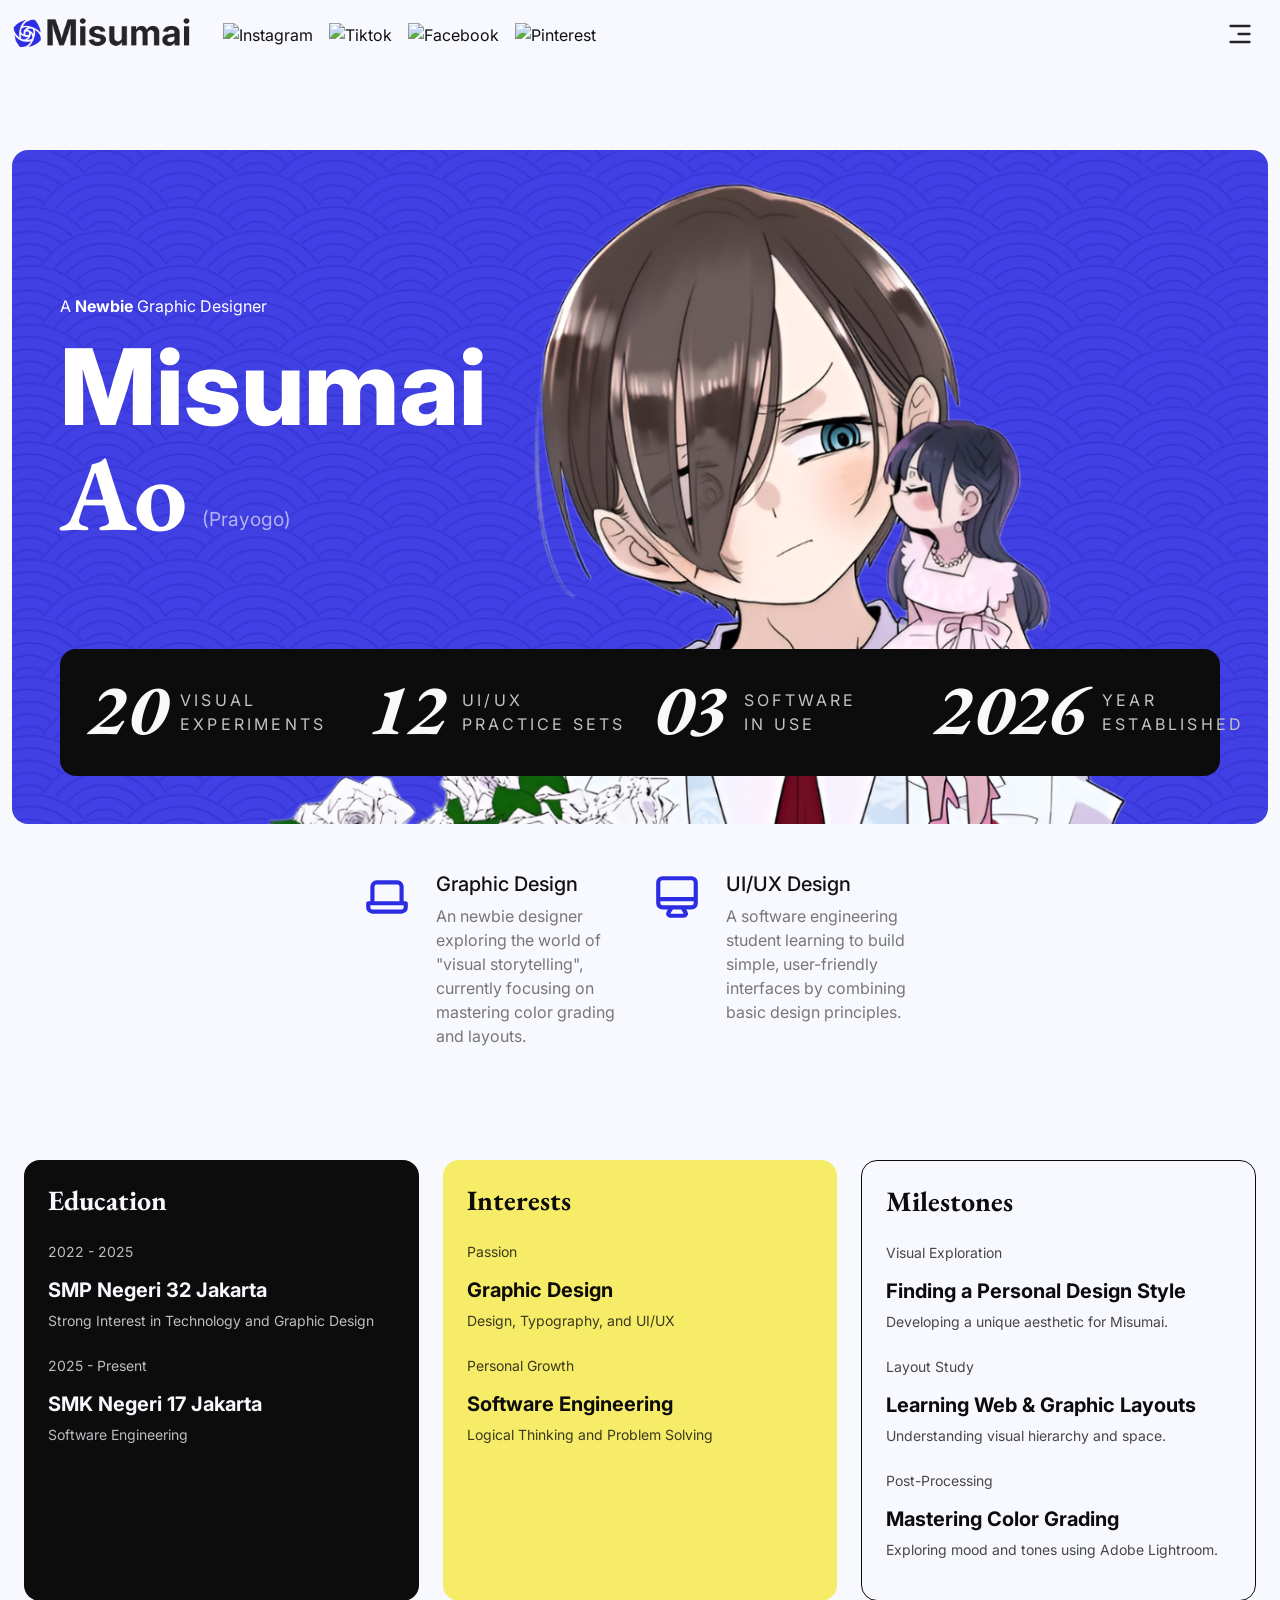
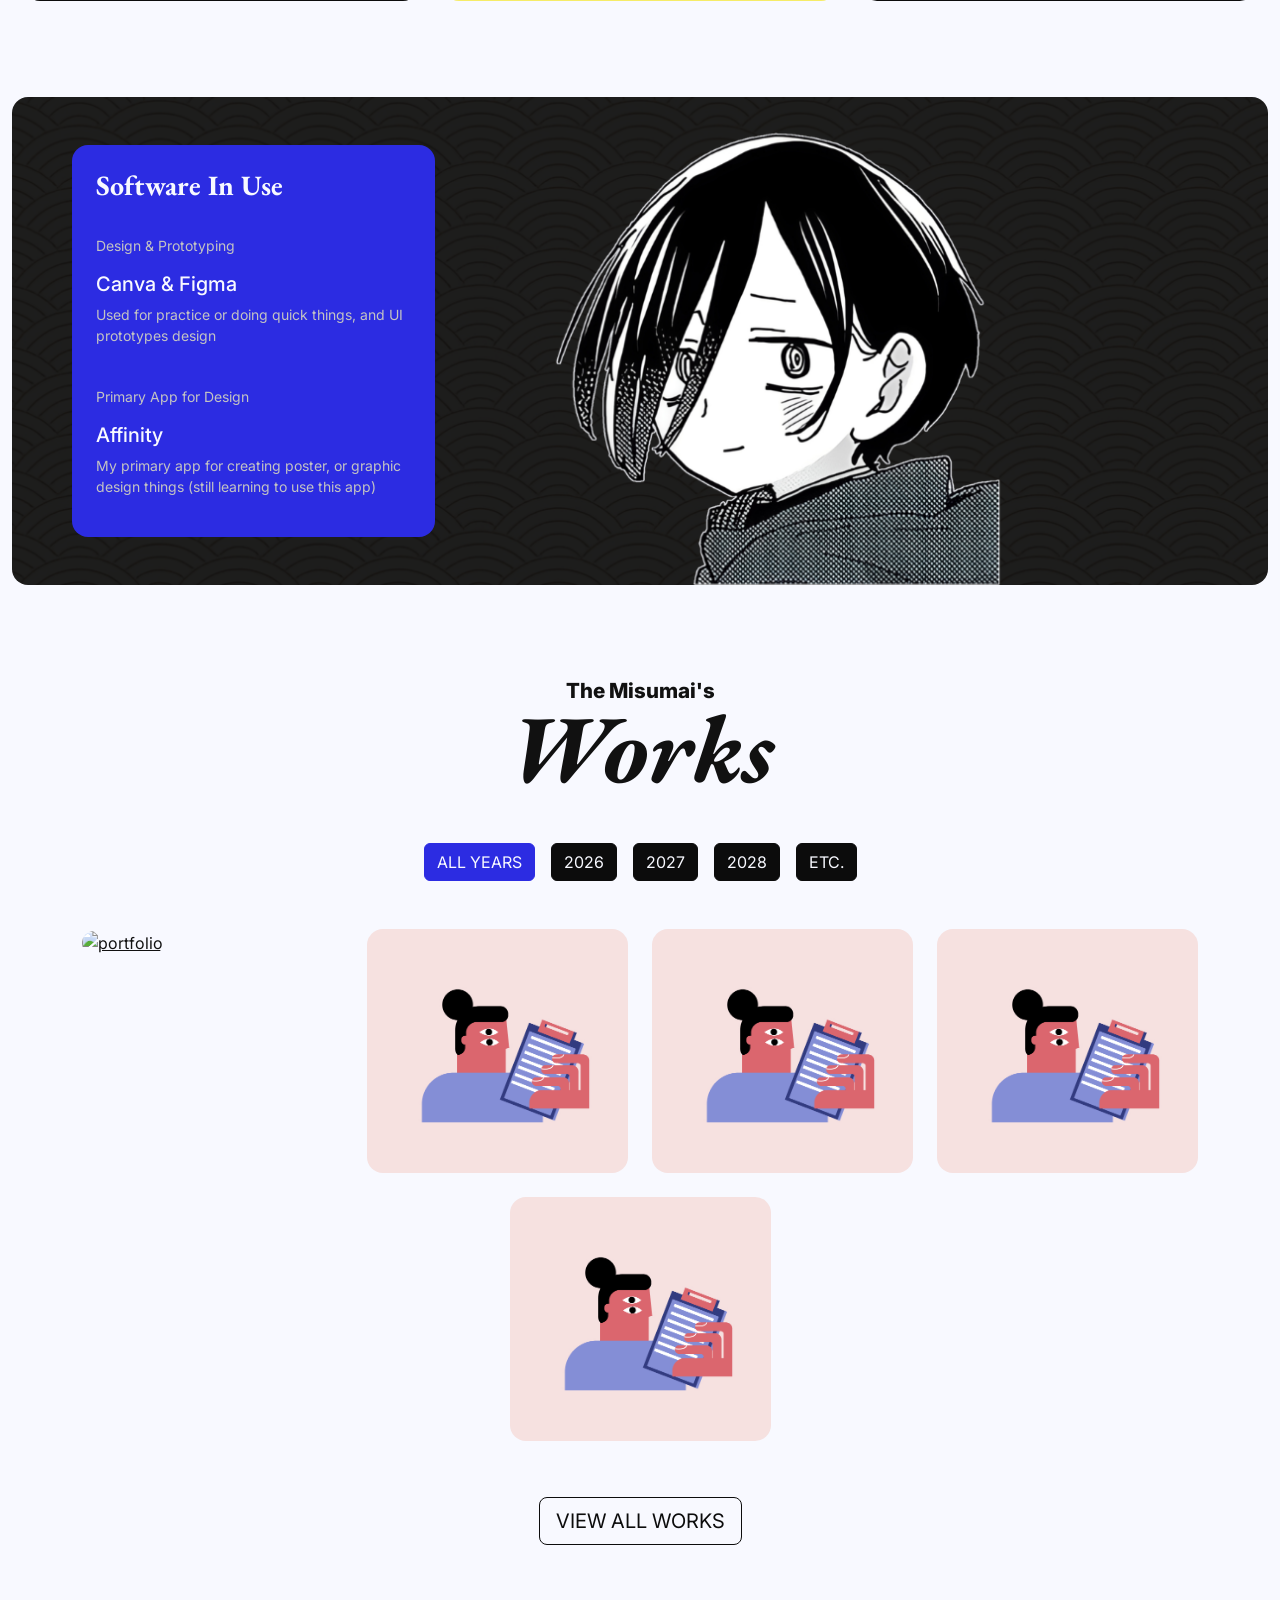
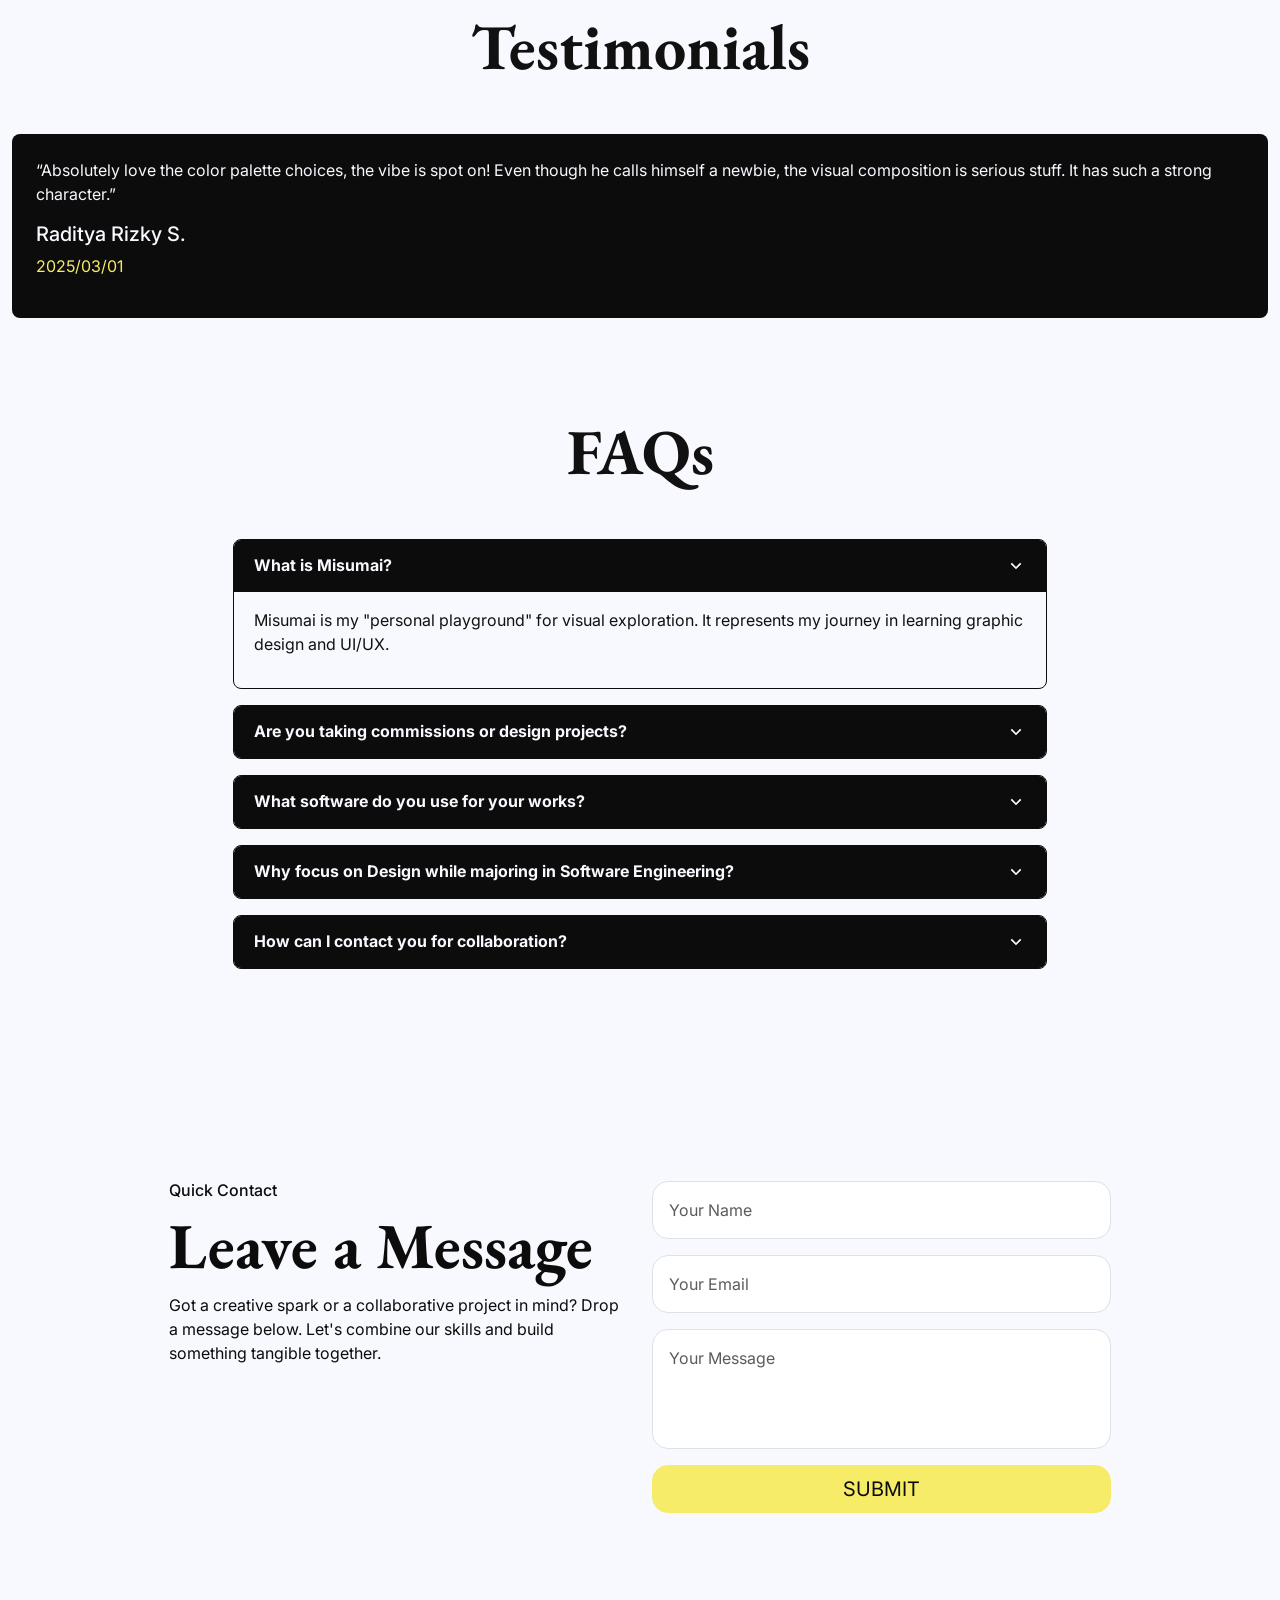
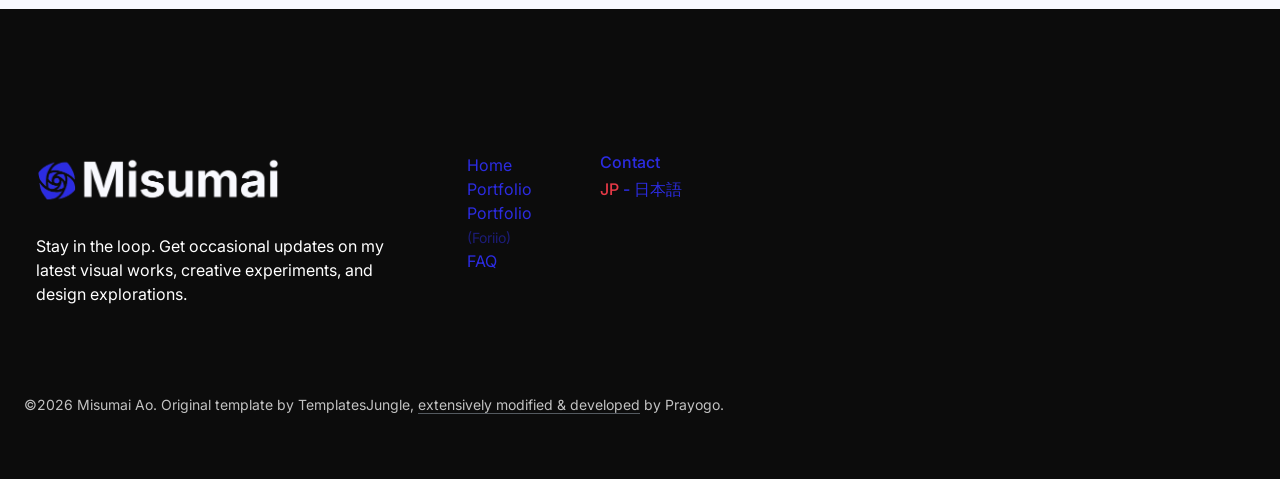
==== index.html @ bccc2ba9 "Add files via upload" ====
<!doctype html>
<html lang="en">

<head>
  <title>𝗠𝗶𝘀𝘂𝗺𝗮𝗶 𝐀𝐨</title>
  <link rel="icon" type="image/png" href="images/misumai.png">
  <!-- Required meta tags -->
  <meta charset="utf-8" />
  <meta name="viewport" content="width=device-width, initial-scale=1, shrink-to-fit=no" />

  <!-- fonts -->
  <!-- fonts -->
  <link rel="preconnect" href="https://fonts.googleapis.com">
  <link rel="preconnect" href="https://fonts.gstatic.com" crossorigin>
  <link
    href="https://fonts.googleapis.com/css2?family=EB+Garamond:ital,wght@0,400..800;1,400..800&family=Inter:wght@100..900&display=swap"
    rel="stylesheet">

  <!-- Bootstrap CSS v5.2.1 -->
  <link href="https://cdn.jsdelivr.net/npm/bootstrap@5.3.2/dist/css/bootstrap.min.css" rel="stylesheet"
    integrity="sha384-T3c6CoIi6uLrA9TneNEoa7RxnatzjcDSCmG1MXxSR1GAsXEV/Dwwykc2MPK8M2HN" crossorigin="anonymous" />

  <!--cdncss link-->
  <link rel="stylesheet" href="https://cdn.jsdelivr.net/npm/swiper@9/swiper-bundle.min.css" />

  <link rel="stylesheet" href="css/lightbox.min.css">

  <!--style sheet-->
  <link rel="stylesheet" href="css/style.css">


</head>

<body>
  <!--svg icons-->
  <svg>
    <symbol id="monitor" viewBox="0 0 24 24">
      <path fill="#2c2ce2"
        d="M19 2H5a3 3 0 0 0-3 3v10a3 3 0 0 0 3 3h2.64l-.58 1a2 2 0 0 0 0 2a2 2 0 0 0 1.75 1h6.46A2 2 0 0 0 17 21a2 2 0 0 0 0-2l-.59-1H19a3 3 0 0 0 3-3V5a3 3 0 0 0-3-3M8.77 20L10 18h4l1.2 2ZM20 15a1 1 0 0 1-1 1H5a1 1 0 0 1-1-1v-1h16Zm0-3H4V5a1 1 0 0 1 1-1h14a1 1 0 0 1 1 1Z" />
    </symbol>
    <symbol id="notes" viewBox="0 0 24 24">
      <path fill="#4ba1a7"
        d="M16 14H8a1 1 0 0 0 0 2h8a1 1 0 0 0 0-2m0-4h-6a1 1 0 0 0 0 2h6a1 1 0 0 0 0-2m4-6h-3V3a1 1 0 0 0-2 0v1h-2V3a1 1 0 0 0-2 0v1H9V3a1 1 0 0 0-2 0v1H4a1 1 0 0 0-1 1v14a3 3 0 0 0 3 3h12a3 3 0 0 0 3-3V5a1 1 0 0 0-1-1m-1 15a1 1 0 0 1-1 1H6a1 1 0 0 1-1-1V6h2v1a1 1 0 0 0 2 0V6h2v1a1 1 0 0 0 2 0V6h2v1a1 1 0 0 0 2 0V6h2Z" />
    </symbol>
    <symbol id="laptop" viewBox="0 0 24 24">
      <path fill="#2c2ce2"
        d="M21 14h-1V7a3 3 0 0 0-3-3H7a3 3 0 0 0-3 3v7H3a1 1 0 0 0-1 1v2a3 3 0 0 0 3 3h14a3 3 0 0 0 3-3v-2a1 1 0 0 0-1-1M6 7a1 1 0 0 1 1-1h10a1 1 0 0 1 1 1v7H6Zm14 10a1 1 0 0 1-1 1H5a1 1 0 0 1-1-1v-1h16Z" />
    </symbol>
    <symbol id="menu" viewBox="0 0 24 24">
      <path fill="#252429"
        d="M4 6a1 1 0 0 1 1-1h14a1 1 0 1 1 0 2H5a1 1 0 0 1-1-1m0 12a1 1 0 0 1 1-1h14a1 1 0 1 1 0 2H5a1 1 0 0 1-1-1m7-7a1 1 0 1 0 0 2h8a1 1 0 1 0 0-2z" />
    </symbol>
  </svg>

  <header id="top" class="position-sticky top-0 start-0" style="z-index:10;">
    <nav class="navbar bg-white fixed-top">
      <div class="container-fluid">
        <div class="d-flex align-items-center g-4">
          <a class="navbar-brand d-flex" href="index.html">
            <img src="images/misumailogo.png" class="img-fluid" id="logo">
          </a>
          <div class="icon px-3 d-flex gap-3">
            <a href="https://www.instagram.com/prayogoao" target="_blank" class="text-decoration-none">
              <img
                src="https://static.vecteezy.com/system/resources/thumbnails/023/986/885/small/instagram-logo-instagram-logo-transparent-instagram-icon-transparent-free-free-png.png"
                alt="Instagram" width="24" height="24">
            </a>
            <a href="https://www.tiktok.com/" target="_blank" class="text-decoration-none">
              <img src="https://images.seeklogo.com/logo-png/42/2/tiktok-black-icon-logo-png_seeklogo-429281.png"
                alt="Tiktok" width="24" height="24">
            </a>
            <a href="https://www.facebook.com/" target="_blank" class="text-decoration-none">
              <img
                src="https://images.icon-icons.com/1129/PNG/512/facebookblacksocialbuttoncircle_79771.png"
                alt="Facebook" width="24" height="24">
            </a>
            <a href="https://www.pinterest.com/" target="_blank" class="text-decoration-none">
              <img src="https://cdn.freebiesupply.com/logos/large/2x/pinterest-2-logo-png-transparent.png"
                alt="Pinterest" width="24" height="24">
            </a>
          </div>
        </div>
        <button class="navbar-toggler border-0" type="button" data-bs-toggle="offcanvas"
          data-bs-target="#offcanvasNavbar" aria-controls="offcanvasNavbar">
          <span class="navabar-toggler-icon">
            <svg class="text-primary menu" width="32" height="32">
              <use xlink:href="#menu"></use>
            </svg>
          </span>
        </button>
        <div class="offcanvas offcanvas-end text-white bg-black" tabindex="-1" id="offcanvasNavbar"
          aria-labelledby="offcanvasNavbarLabel">
          <div class="offcanvas-header">
            <button type="button" class="btn-close btn-close-white ms-3" data-bs-dismiss="offcanvas"
              aria-label="Close"></button>
          </div>
          <div class="offcanvas-body">
            <ul class="navbar-nav flex-grow-1 p-4">
              <li class="nav-item">
                <a class="nav-link active text-uppercase ls-4 bluetext" href="index.html">Home</a>
              </li>
              <li class="nav-item">
                <a class="nav-link text-uppercase ls-4 bluetext" href="#portfolio">Portfolio</a>
              </li>
              <li class="nav-item">
                <a class="nav-link text-uppercase ls-4 bluetext" href="https://fori.io/misumaiao"
                  target="_blank">
                  Portfolio <small class="opacity-50">(Foriio)</small>
                </a>
              </li>
              <li class="nav-item">
                <a class="nav-link text-uppercase ls-4 bluetext" href="#faq">FAQ</a>
              </li>
              <li class="nav-item">
                <a class="nav-link text-uppercase ls-4 bluetext" href="#contact">Contact</a>
              </li>

              <hr class="bluetext opacity-25 my-4">

              <li class="nav-item">
                <a class="nav-link text-uppercase ls-4 fw-bold" href="jp/indexjp.html">
                  <span style="color: var(--bs-red);">JP</span> - 日本語
                </a>
              </li>
            </ul>
          </div>
        </div>
      </div>
    </nav>
  </header>

  <section>
    <div class="container">
      <div class="banner rounded-4 p-5"
        style="background-image: url(images/misumaibanner2.png); background-size: cover ; background-repeat: no-repeat; background-position: center;">
        <div class="text-content text-white py-5 my-5">
          <p class="fs-6">
            A <b>Newbie</b> Graphic Designer
          </p>
          <h1 class="display-1 text-white">
            <span class="font-inter-bold d-block mb-n2" style="font-size: 1.1em;">Misumai</span>

            <div class="d-flex align-items-center">
              <span class="font-garamond mb-0" style="line-height: 1;">Ao</span>

              <span class="font-inter-light text-bracket">(Prayogo)</span>
            </div>
          </h1>
        </div>
        <div class="row text-uppercase bg-black rounded-4 p-3 mt-5">
          <div class="col-md-3">
            <div class="d-flex align-items-center gap-3">
              <h2 class="display-2 text-light" style="font-style: italic;">
                20
              </h2>
              <p class="text-light-emphasis justify-content-center m-0 ls-4">
                Visual <br> Experiments
              </p>
            </div>
          </div>
          <div class="col-md-3">
            <div class="d-flex align-items-center gap-3">
              <h2 class="display-2 text-light" style="font-style: italic;">
                12
              </h2>
              <p class="text-light-emphasis justify-content-center m-0 ls-4">
                UI/UX <br> Practice Sets
              </p>
            </div>
          </div>
          <div class="col-md-3">
            <div class="d-flex align-items-center gap-3">
              <h2 class="display-2 text-light" style="font-style: italic;">
                03
              </h2>
              <p class="text-light-emphasis justify-content-center m-0 ls-4">
                Software <br> In Use
              </p>
            </div>
          </div>
          <div class="col-md-3">
            <div class="d-flex align-items-center gap-3">
              <h2 class="display-2 text-light" style="font-style: italic;">
                2026
              </h2>
              <p class="text-light-emphasis justify-content-center m-0 ls-4">
                Year Established
              </p>
            </div>
          </div>
        </div>
      </div>
    </div>
  </section>

  <section class="p-5">
    <div class="container">
      <div class="row justify-content-center">
        <div class="col-lg-3">
          <div class="d-flex gap-4 align-items-start">
            <div class="icon">
              <svg class="text-primary laptop" width="50" height="50">
                <use xlink:href="#laptop"></use>
              </svg>
            </div>
            <div class="text-md-start">
              <h5>
                Graphic Design
              </h5>
              <p class="postf">
                An newbie designer exploring the world of "visual storytelling", currently focusing on mastering color
                grading and layouts.
              </p>
            </div>
          </div>
        </div>
        <div class="col-lg-3">
          <div class="d-flex gap-4 align-items-start">
            <div class="icon">
              <svg class="text-primary monitor" width="50" height="50">
                <use xlink:href="#monitor"></use>
              </svg>
            </div>
            <div class="text-md-start">
              <h5>
                UI/UX Design
              </h5>
              <p class="postf">
                A software engineering student learning to build simple, user-friendly interfaces by combining basic
                design principles.
              </p>
            </div>
          </div>
        </div>
      </div>
    </div>
  </section>

  <section class="py-5">
    <div class="container">
      <div class="row g-4">

        <div class="col-lg-4">
          <div class="h-100 p-4 rounded-4 box-education">
            <h3 class="mb-4 ls-2">Education</h3>
            <div class="mb-4">
              <p class="small opacity-75">2022 - 2025</p>
              <h5 class="fw-bold">SMP Negeri 32 Jakarta</h5>
              <p class="small opacity-75">Strong Interest in Technology and Graphic Design</p>
            </div>
            <div class="mb-2">
              <p class="small opacity-75">2025 - Present</p>
              <h5 class="fw-bold">SMK Negeri 17 Jakarta</h5>
              <p class="small opacity-75">Software Engineering</p>
            </div>
          </div>
        </div>

        <div class="col-lg-4">
          <div class="h-100 p-4 rounded-4 box-interests">
            <h3 class="mb-4 ls-2">Interests</h3>
            <div class="mb-4">
              <p class="small text-muted">Passion</p>
              <h5 class="fw-bold">Graphic Design</h5>
              <p class="small text-muted">Design, Typography, and UI/UX</p>
            </div>
            <div class="mb-2">
              <p class="small text-muted">Personal Growth</p>
              <h5 class="fw-bold">Software Engineering</h5>
              <p class="small text-muted">Logical Thinking and Problem Solving</p>
            </div>
          </div>
        </div>

        <div class="col-lg-4">
          <div class="h-100 p-4 rounded-4 box-experiences">
            <h3 class="mb-4 ls-2">Milestones</h3>
            <div class="mb-4">
              <p class="small opacity-75">Visual Exploration</p>
              <h5 class="fw-bold">Finding a Personal Design Style</h5>
              <p class="small opacity-75">Developing a unique aesthetic for Misumai.</p>
            </div>
            <div class="mb-4">
              <p class="small opacity-75">Layout Study</p>
              <h5 class="fw-bold">Learning Web & Graphic Layouts</h5>
              <p class="small opacity-75">Understanding visual hierarchy and space.</p>
            </div>
            <div class="mb-2">
              <p class="small opacity-75">Post-Processing</p>
              <h5 class="fw-bold">Mastering Color Grading</h5>
              <p class="small opacity-75">Exploring mood and tones using Adobe Lightroom.</p>
            </div>
          </div>
        </div>
      </div>
    </div>
  </section>

  <section class="py-5">
    <div class="container">
      <div class="rounded-4 p-5"
        style="background-image: url(images/misumaibanner.png); background-size: cover ; background-repeat: no-repeat; background-position: center;">
        <div class="row">
          <div class="col-md-4">
            <div class="h-100 box-software p-4 rounded-4">
              <h3 class="ls-2">Software In Use</h3>

              <div class="py-4">
                <p class="text-light-emphasis small">Design & Prototyping</p>
                <h5>Canva & Figma</h5>
                <p class="text-light-emphasis small">
                  Used for practice or doing quick things, and UI prototypes design
                </p>
              </div>

              <div>
                <p class="text-light-emphasis small">Primary App for Design</p>
                <h5>Affinity</h5>
                <p class="text-light-emphasis small">
                  My primary app for creating poster, or graphic design things (still learning to use this app)
                </p>
              </div>
            </div>
          </div>
        </div>
      </div>
    </div>
  </section>

  <section id="portfolio" class="portfolio py-5">
    <div class="container">
      <div class="justify-content-center">

        <div class="row justify-content-center">

          <div class="col-lg-6 mx-auto" data-aos="fade-up">
            <div class="section-header text-center">
              <h4 class="fw-bold txt-fx slide-up">
                <span class="font-inter-bold text-title-small">The Misumai's</span>
                <br>
                <span class="font-garamond text-title-large">Works</span>
              </h4>
            </div>
          </div>

          <div id="filters" class="button-group d-flex flex-wrap gap-3 justify-content-center py-5" data-aos="fade-up">
            <a href="#" class="btn btn-primary text-decoration-none text-uppercase is-checked" data-filter="*">All
              Years</a>
            <a href="#" class="btn btn-primary text-decoration-none text-uppercase" data-filter=".y2026">2026</a>
            <a href="#" class="btn btn-primary text-decoration-none text-uppercase" data-filter=".y2027">2027</a>
            <a href="#" class="btn btn-primary text-decoration-none text-uppercase" data-filter=".y2028">2028</a>
            <a href="#" class="btn btn-primary text-decoration-none text-uppercase" data-filter=".yetc">ETC.</a>
          </div>

          <div class="container">

            <div id="portfolio-grid" class="grid p-0 clearfix row row-cols-2 row-cols-lg-3 row-cols-xl-4"
              data-aos="fade-up">
              <!-- Satu -->
              <div class="col mb-4 portfolio-item y2026">
                <a href="images/mindmap.png" data-lightbox="karya-2026-A" data-title="Karya Utama 2026">
                  <img src="images/mindmap.png" class="img-fluid rounded-4" alt="portfolio">
                </a>

                <div class="d-none">
                  <a href="images/portfolio-image-2.jpg" data-lightbox="karya-2026-A" data-title="Proses Sketsa"></a>
                  <a href="images/portfolio-image-3.jpg" data-lightbox="karya-2026-A" data-title="Proses Pewarnaan"></a>
                </div>
              </div>

              <!-- Dua -->
              <div class="col mb-4 portfolio-item y2026">
                <a href="images/portfolio-image-1.jpg" data-lightbox="test" data-title="Karya Utama 2026">
                  <img src="images/portfolio-image-1.jpg" class="img-fluid rounded-4" alt="portfolio">
                </a>

                <div class="d-none">
                  <a href="images/portfolio-image-2.jpg" data-lightbox="test" data-title="Proses Sketsa"></a>
                  <a href="images/portfolio-image-3.jpg" data-lightbox="test" data-title="Proses Pewarnaan"></a>
                </div>
              </div>

              <!-- Tiga -->
              <div class="col mb-4 portfolio-item y2026">
                <a href="images/portfolio-image-1.jpg" data-lightbox="karya-2026-A" data-title="Karya Utama 2026">
                  <img src="images/portfolio-image-1.jpg" class="img-fluid rounded-4" alt="portfolio">
                </a>

                <div class="d-none">
                  <a href="images/portfolio-image-2.jpg" data-lightbox="karya-2026-A" data-title="Proses Sketsa"></a>
                  <a href="images/portfolio-image-3.jpg" data-lightbox="karya-2026-A" data-title="Proses Pewarnaan"></a>
                </div>
              </div>

              <!-- Empat -->
              <div class="col mb-4 portfolio-item y2026">
                <a href="images/portfolio-image-1.jpg" data-lightbox="karya-2026-A" data-title="Karya Utama 2026">
                  <img src="images/portfolio-image-1.jpg" class="img-fluid rounded-4" alt="portfolio">
                </a>

                <div class="d-none">
                  <a href="images/portfolio-image-2.jpg" data-lightbox="karya-2026-A" data-title="Proses Sketsa"></a>
                  <a href="images/portfolio-image-3.jpg" data-lightbox="karya-2026-A" data-title="Proses Pewarnaan"></a>
                </div>
              </div>

              <!-- Lima -->
              <div class="col mb-4 portfolio-item y2026">
                <a href="images/portfolio-image-1.jpg" data-lightbox="karya-2026-A" data-title="Karya Utama 2026">
                  <img src="images/portfolio-image-1.jpg" class="img-fluid rounded-4" alt="portfolio">
                </a>

                <div class="d-none">
                  <a href="images/portfolio-image-2.jpg" data-lightbox="karya-2026-A" data-title="Proses Sketsa"></a>
                  <a href="images/portfolio-image-3.jpg" data-lightbox="karya-2026-A" data-title="Proses Pewarnaan"></a>
                </div>
              </div>

            </div>
            <div class="text-center p-3">
              <a href="index.html" class="btn btn-outline-dark btn-lg mt-3 text-uppercase text-decoration-none">
                View All Works
              </a>
            </div>

          </div>
  </section>

  <section>
    <div class="container">
      <div class="text-center">
        <h2 class="display-3 mb-5">
          Testimonials
        </h2>
      </div>

      <div class="swiper testimonial-swiper">
        <div class="swiper-wrapper ">
          <div class="testimonial-card rounded-3 py-4 px-4 swiper-slide">
            <div class="text-start">
              <p>
                “Absolutely love the color palette choices, the vibe is spot on! Even though he calls himself a newbie, the visual composition is serious stuff. It has such a strong character.”
              </p>
              <h5>
                Raditya Rizky S.
              </h5>
              <p class="postd">
                2025/03/01
              </p>
            </div>
          </div>
          <div class="testimonial-card rounded-3 py-4 px-4 swiper-slide">
            <div class="text-start">
              <p>
                “I'm impressed with how he captures the concepts I have in mind. Even with abstract references, he translates them into visuals while keeping his own unique touch.”
              </p>
              <h5>
                Satria Lintang W.I
              </h5>
              <p class="postd">
                2025/01/20
              </p>
            </div>
          </div>
          <div class="testimonial-card  rounded-3 py-4 px-4 swiper-slide">
            <div class="text-start">
              <p>
                “The layouts are so cool and easy on the eyes. I love how every element is placed, it feels amazing and doesn't feel cluttered at all.”
              </p>
              <br>
              <h5>
                Ahmad Lucky A.
              </h5>
              <p class="postd">
                2025/01/20
              </p>
            </div>
          </div>
          <div class="testimonial-card bg-black rounded-3 py-4 px-4 swiper-slide">
            <div class="text-start">
              <p>
                “It’s amazing to see the growth in every new piece he releases. You can tell he’s not afraid to explore new styles and step out of his comfort zone to try something different.”
              </p>
              <h5>
                Leonard D.
              </h5>
              <p class="postd">
                2026/05/12
              </p>
            </div>
          </div>
          <div class="testimonial-card bg-black rounded-3 py-4 px-4 swiper-slide">
            <div class="text-start">
              <p>
                “The quality of work is unquestionable. The blend of creative design and technical understanding really makes the final results stand out from the crowd.”
              </p>
              <h5>
                M. Fathan H.
              </h5>
              <p class="postd">
                2026/05/12
              </p>
            </div>
          </div>
        </div>
        <div class="testimonial-swiper-pagination position-relative mt-5 text-center"></div>
      </div>

    </div>
  </section>

  <section id="faq">
    <div class="container">
      <div class="text-center pt-5">
        <h2 class="display-3">
          FAQs
        </h2>
      </div>
      <div class="row mt-5 justify-content-center">
        <div class="col-lg-8">
          <div class="accordion accordion-flush" id="accordion-flush">
            <div class="accordion-item border mb-3 rounded-3">
              <h5 class="accordion-header">
                <button class="accordion-button collapsed" style="font-weight:bold;" type="button"
                  data-bs-toggle="collapse" data-bs-target="#collapseOne" aria-expanded="true"
                  aria-controls="collapseOne">
                  What is Misumai?
                </button>
              </h5>
              <div id="collapseOne" class="accordion-collapse collapse show" data-bs-parent="#accordion-flush"" >
                                <div class=" accordion-body">
                <p>Misumai is my "personal playground" for visual exploration. It represents my journey in learning
                  graphic design and UI/UX.</p>
              </div>
            </div>
          </div>
          <div class="accordion-item border mb-3 rounded-3">
            <h5 class="accordion-header">
              <button class="accordion-button collapsed" style="font-weight:bold;" type="button"
                data-bs-toggle="collapse" data-bs-target="#collapseTwo" aria-expanded="false"
                aria-controls="collapseTwo">
                Are you taking commissions or design projects?
              </button>
            </h5>
            <div id="collapseTwo" class="accordion-collapse collapse" data-bs-parent="#accordion-flush">
              <div class="accordion-body">
                <p>Not at the moment. As I am still in the early stages of my learning journey, I believe it's best to
                  focus on refining my skills and quality first before taking on professional responsibilities.</p>
              </div>
            </div>
          </div>
          <div class="accordion-item border mb-3 rounded-3">
            <h5 class="accordion-header">
              <button class="accordion-button collapsed" style="font-weight:bold;" type="button"
                data-bs-toggle="collapse" data-bs-target="#collapseThree" aria-expanded="false"
                aria-controls="collapseThree">
                What software do you use for your works?
              </button>
            </h5>
            <div id="collapseThree" class="accordion-collapse collapse" data-bs-parent="#accordion-flush">
              <div class="accordion-body">
                <p>My go-to tools are Figma for UI/UX, Canva for quick assets, and Affinity Designer for complex design
                  work.</p>
              </div>
            </div>
          </div>
          <div class="accordion-item border mb-3 rounded-3">
            <h5 class="accordion-header">
              <button class="accordion-button collapsed" style="font-weight:bold;" type="button"
                data-bs-toggle="collapse" data-bs-target="#collapseFour" aria-expanded="false"
                aria-controls="collapseFour">
                Why focus on Design while majoring in Software Engineering?
              </button>
            </h5>
            <div id="collapseFour" class="accordion-collapse collapse" data-bs-parent="#accordion-flush">
              <div class="accordion-body">
                <p>I believe code without design is rigid, and design without code is just a static image. As an
                  Software Engineering student, understanding UI/UX helps me build applications that are not only
                  functional but also intuitive to use.</p>
              </div>
            </div>
          </div>
          <div class="accordion-item border mb-3 rounded-3">
            <h5 class="accordion-header">
              <button class="accordion-button collapsed" style="font-weight:bold;" type="button"
                data-bs-toggle="collapse" data-bs-target="#collapseFive" aria-expanded="false"
                aria-controls="collapseFive">
                How can I contact you for collaboration?
              </button>
            </h5>
            <div id="collapseFive" class="accordion-collapse collapse" data-bs-parent="#accordion-flush">
              <div class="accordion-body">
                <p>You can reach out via email or Instagram DM. I am highly interested in collaborative projects where
                  we can combine our skills to create a real, tangible piece of work together.</p>
              </div>
            </div>
          </div>
        </div>
      </div>
    </div>
    </div>
  </section>
  <section id="contact" class="p-5 bg-yellow py-5">
    <div class="container">
      <form action="https://formspree.io/f/mqengwwb" method="POST" id="my-form">

        <div class="row justify-content-center my-5">
          <div class="col-md-5">
            <h6>Quick Contact</h6>
            <h2 class="display-3">Leave a Message</h2>
            <p>
              Got a creative spark or a collaborative project in mind? Drop a message below. Let's combine our skills
              and build something tangible together.
            </p>
          </div>

          <div class="col-md-5">
            <div class="mb-3">
              <input type="text" class="form-control p-3 rounded-4" name="name" id="name" placeholder="Your Name"
                required />
            </div>
            <div class="mb-3">
              <input type="email" class="form-control p-3 rounded-4" name="email" id="email" placeholder="Your Email"
                required />
            </div>
            <div class="mb-3">
              <textarea class="form-control p-3 rounded-4" name="message" placeholder="Your Message" id="message"
                rows="3" required></textarea>
            </div>
            <div class="d-grid">
              <button type="submit" class="btn btn-dark btn-lg text-uppercase rounded-4">
                Submit
              </button>
            </div>
          </div>
        </div>

      </form>
    </div>
  </section>

  <footer id="footer" class="bg-black text-white py-5">
    <div class="container-sm">
      <div class="row g-md-5 my-5">
        <div class="col-md-4">
          <div class="info-box">
            <img src="images/misumailogo2.png" class="img-fluid" id="logofooter">
            <p class="py-4">
              Stay in the loop. Get occasional updates on my latest visual works, creative experiments, and design
              explorations.
            </p>
          </div>
        </div>
        <div class="col-md-3">
          <div class="row">
            <div class="col-6">
              <ul class="list-unstyled">
                <li>
                  <a class="text-decoration-none text-white" href="index.html">Home</a>
                </li>
                <li>
                  <a class="text-decoration-none text-white" href="#portfolio">Portfolio</a>
                </li>
                <li>
                  <a class="text-decoration-none text-white" href="https://fori.io/misumaiao" target="_blank">
                    Portfolio <small class="opacity-50">(Foriio)</small></a>
                </li>
                <li>
                  <a class="text-decoration-none text-white" href="#faq">FAQ</a>
                </li>
              </ul>
            </div>
            <div class="col-6">
              <h6>
                <a class="text-decoration-none text-white" href="#contact">Contact</a>
              </h6>
              <h6>
                <a class="text-decoration-none" href="jp/indexjp.html">
                  <span style="color: var(--bs-red);">JP</span> - 日本語</a>
              </h6>
            </div>
          </div>
        </div>
      </div>
      <div class="row">
        <p class="small opacity-75">
          ©2026 Misumai Ao. Original template by TemplatesJungle,
          <span class="text-white border-bottom border-secondary">extensively modified & developed</span>
          by Prayogo.
        </p>
      </div>
    </div>
  </footer>

  <!-- Bootstrap JavaScript Libraries -->
  <script src="js/jquery-1.11.0.min.js"></script> <!-- jquery file-->

  <script src="https://cdn.jsdelivr.net/npm/@popperjs/core@2.11.8/dist/umd/popper.min.js"
    integrity="sha384-I7E8VVD/ismYTF4hNIPjVp/Zjvgyol6VFvRkX/vR+Vc4jQkC+hVqc2pM8ODewa9r"
    crossorigin="anonymous"></script>

  <script src="https://cdn.jsdelivr.net/npm/bootstrap@5.3.2/dist/js/bootstrap.min.js"
    integrity="sha384-BBtl+eGJRgqQAUMxJ7pMwbEyER4l1g+O15P+16Ep7Q9Q+zqX6gSbd85u4mG4QzX+"
    crossorigin="anonymous"></script>

  <script src="https://cdn.jsdelivr.net/npm/swiper/swiper-bundle.min.js"></script> <!--cdn link-->
  <script src="js/plugins.js"></script>
  <script type="text/javascript" src="js/lightbox.min.js"></script>

  <script src="https://unpkg.com/isotope-layout@3/dist/isotope.pkgd.min.js"></script>
  <script src="js/script.js"></script>

  <script>
    const offcanvasElement = document.getElementById('offcanvasNavbar');
    const navLinks = document.querySelectorAll('.nav-link');

    navLinks.forEach(link => {
      link.addEventListener('click', function (e) {
        const targetId = this.getAttribute('href');

        // Hanya eksekusi jika link adalah internal (#)
        if (targetId.startsWith('#')) {
          const bsOffcanvas = bootstrap.Offcanvas.getInstance(offcanvasElement);

          if (bsOffcanvas) {
            // Tutup offcanvas dulu
            bsOffcanvas.hide();

            // Tunggu sampai event 'hidden' selesai (animasi slide-out selesai)
            offcanvasElement.addEventListener('hidden.bs.offcanvas', () => {
              const targetSection = document.querySelector(targetId);
              if (targetSection) {
                const topOffset = 70; // Sesuaikan tinggi navbar
                const elementPosition = targetSection.offsetTop - topOffset;

                window.scrollTo({
                  top: elementPosition,
                  behavior: 'smooth'
                });
              }
            }, { once: true });
          }
        }
      });
    });
  </script>
  <script>
    const form = document.querySelector('my-form');

    form.onsubmit = async (e) => {
      e.preventDefault();
      const data = new FormData(form);

      const response = await fetch(form.action, {
        method: 'POST',
        body: data,
        headers: { 'Accept': 'application/json' }
      });

      if (response.ok) {
        alert('Thanks! Your message has been sent successfully.');
        form.reset(); // Mengosongkan form kembali
      } else {
        alert('Oops! Something went wrong, please try again.');
      }
    };
  </script>
</body>

</html>
---- css/style.css ----
/* fonts family */

:root {
    --heading-font: "EB Garamond", serif;
    --body-font: "Inter", sans-serif;
    --bs-btn-font-family: "Inter", sans-serif;
}

/* fonts color */

:root {
    --bs-blue: #2c2ce2;
    --bs-red: #e63946;
    --bs-orange: #F5E9E9;
    --bs-yellow: #f6ec67;
    --bs-green: #F5F8F1;
    --bs-teal: #EFE8EF;
    --bs-cyan: #F3F3F3;
    --bs-black: #0c0c0c; 
    --bs-white: #f8f9ff;
    --bs-gray: #777777; 
    
    --bs-link-color: #111111;
    --bs-link-color-rgb: 17, 17, 17;
    --bs-link-hover-color: #e63946;
    --bs-link-hover-color-rgb: 240, 117, 108;
    
    --bs-primary: #2c2ce2;
    --bs-primary-rgb: 44, 44, 226;
    --bs-body-color: #111111;   
    --bs-info: #C3C3C3; 
    --bs-light-text-emphasis: #c3c3c3;
    
    --swiper-pagination-color: #e63946;
}

body , body  [data-bs-theme=light] {
    --bs-blue: #2c2ce2;
    --bs-red: #e63946;
    --bs-orange: #F5E9E9;
    --bs-yellow: #f6ec67;
    --bs-green: #F5F8F1;
    --bs-teal: #EFE8EF;
    --bs-cyan: #F3F3F3;
    --bs-black: #0c0c0c; 
    --bs-white: #f8f9ff;
    --bs-gray: #777777;   
    --bs-info: #C3C3C3;
}

.btn-primary {
    --bs-btn-color: var(--bs-black);
    --bs-btn-bg: var(--bs-orange);
    --bs-btn-border-color: var(--bs-orange);
    --bs-btn-hover-color: #fff;
    --bs-btn-hover-bg: var(--bs-black);
    --bs-btn-hover-border-color: var(--bs-black);
    --bs-btn-focus-shadow-rgb: 49, 132, 253;
    --bs-btn-active-bg: var(--bs-black); 
}

#filters .btn-primary {
    background-color: var(--bs-black) !important;
    border-color: var(--bs-black) !important;
    color: var(--bs-white) !important;
    transition: all 0.3s ease;
}

#filters .btn-primary.is-checked {
    background-color: var(--bs-primary) !important;
    border-color: var(--bs-primary) !important;
    color: var(--bs-white) !important;
}

#filters .btn-primary {
    transition: all 0.2s ease-in-out;
}

@media (hover: hover) {
    #filters .btn-primary:hover {
        background-color: var(--bs-primary) !important;
        border-color: var(--bs-primary) !important;
        opacity: 0.9;
    }
}

#filters .btn-primary:active {
    background-color: var(--bs-primary) !important;
    border-color: var(--bs-primary) !important;
    transform: scale(0.95);
    opacity: 0.8;
}

.pagination {
    --bs-pagination-padding-x: 0.75rem;
    --bs-pagination-padding-y: 0.375rem;
    --bs-pagination-font-size: 1rem;
    --bs-pagination-color: var(--bs-link-color);
    --bs-pagination-bg: var(--bs-body-bg);
    --bs-pagination-border-width: var(--bs-border-width);
    --bs-pagination-border-color: var(--bs-border-color);
    --bs-pagination-border-radius: var(--bs-border-radius);
    --bs-pagination-hover-color: var(--bs-link-hover-color);
    --bs-pagination-hover-bg: var(--bs-black);
    --bs-pagination-hover-border-color: var(--bs-border-color);
    --bs-pagination-focus-color: var(--bs-link-hover-color);
    --bs-pagination-focus-bg: var(--bs-secondary-bg);
    --bs-pagination-focus-box-shadow: 0 0 0 0.25rem rgba(13, 110, 253, 0.25);
    --bs-pagination-active-color: var(--bs-black);
    --bs-pagination-active-bg: #F5E9E9;
    --bs-pagination-active-border-color: #F5E9E9;
    --bs-pagination-disabled-color: var(--bs-secondary-color);
    --bs-pagination-disabled-bg: var(--bs-secondary-bg);
    --bs-pagination-disabled-border-color: var(--bs-border-color);
    display: flex;
    padding-left: 0;
    list-style: none;
}

.bg-gray {
    background-color: var(--bs-gray) !important;
}

.bg-yellow {
    background-color: var(--bs-yellow) !important;
}

.bg-green {
    background-color: var(--bs-green) !important;
}

.bg-teal {
    background-color: var(--bs-teal) !important;
}

.bg-black {
    background-color: var(--bs-black) !important;
}

.navbar-nav a.nav-link {
    transition: color 0.3s ease;
}

@media (hover: hover) {
    .navbar-nav a.nav-link:hover {
        color: var(--bs-yellow) !important;
    }
}

.navbar-nav a.nav-link:active {
    color: var(--bs-yellow) !important;
    opacity: 0.7;
}

body {
    background-color: var(--bs-white) !important;
    color: var(--bs-body-color);
    font-family: var(--body-font);
}

/* font size */
h1, h2, h3, .display-1, .display-2, .display-3 {
    font-family: var(--heading-font);
    font-weight: 700; /* Sesuaikan ketebalan */
}

h4, h5, h6, .nav-link, .btn, p {
    font-family: var(--body-font);
}

.p-6 {
    padding: 4rem !important;
}

/* navbar */
.navbar svg {
    color: #111111;
}

.navbar {
    background-color: var(--bs-white) !important;
    transition: transform 0.4s ease-in-out;
    position: fixed;
    top: 0;
    width: 100%;
    z-index: 1050;
    transform: translateY(0);
}

.navbar.hide {
    transform: translateY(-100%);
}

.navbar:has(.offcanvas.show) {
    transform: translateY(0) !important;
}

.offcanvas.offcanvas-end {
    position: fixed !important;
    top: 0 !important;
    height: 100vh !important;
    z-index: 1060 !important;
    background-color: var(--bs-black) !important;
    visibility: visible !important;
    transition: transform 0.4s ease-in-out, opacity 0.4s ease-in-out !important;
    transform: translateX(100%); 
}

.offcanvas.offcanvas-end.show {
    transform: translateX(0) !important; 
}

.offcanvas.offcanvas-end:not(.show) {
    transform: translateX(100%) !important;
}

.offcanvas-body .navbar-nav {
    display: flex !important;
    flex-direction: column !important;
    transform: none !important;
    width: 100% !important;
}

.bluetext {
    color: var(--bs-blue) !important;
}

/* banner color */

.banner {
    color: var(--bs-black);
}

.text-bracket {
    font-weight: 400 !important;
    font-size: 0.2em !important;
    margin-left: 15px;
    opacity: 0.6;
    font-family: 'Inter', sans-serif !important;
    
    transform: translateY(1.7rem) !important;
    display: inline-block;
}

.font-garamond {
    font-size: 1.1em !important;
}

@media (max-width: 767px) {
    .text-bracket {
        transform: translateY(0.8rem) !important; 
        margin-left: 8px;
        font-size: 0.3em !important;
    }
}

/* line height */

p.a {
    line-height: 10%;
}

.lh-small {
    line-height: 80%;
}

.ls-4 {
    letter-spacing: 0.2rem;
}

/* masonry */
.btn.is-checked {
    color: var(--bs-btn-hover-color);
    background-color: var(--bs-btn-hover-bg);
    border-color: var(--bs-btn-hover-border-color);
}

.btn-outline-dark {
    border-color: var(--bs-black) !important;
    color: var(--bs-black) !important;
    transition: all 0.3s ease;
}

.btn-outline-dark:hover {
    background-color: var(--bs-yellow) !important;
    border-color: var(--bs-yellow) !important;
    color: var(--bs-black) !important;
}

/* paragraph color */
.postf {
    color: var(--bs-gray);
}

.postg {
    color: var(--bs-info);
}

/* width of container */

@media (min-width: 1200px) {
    .container, .container-lg, .container-md, .container-sm, .container-xl {
        max-width: 1460px;
    }
}

/* testimonial */

.testimonial-card {
  background: var(--bs-black);
  color: var(--bs-white);
}

.testimonial-card .postd {
    color: var(--bs-yellow);
}

.testimonial-swiper-pagination .swiper-pagination-bullet {
    background-color: var(--bs-gray) !important;
    opacity: 0.5;
    width: 7px;
    height: 7px;
    margin: 0 5px !important;
    transition: all 0.3s ease;
}

.testimonial-swiper-pagination .swiper-pagination-bullet-active {
    background-color: var(--bs-black) !important;
    opacity: 1;
    width: 30px;
    border-radius: 5px;
}

/* 3.5 FAQs
/*----------------------------------------------*/
.accordion-item {
    overflow: hidden;
    background: var(--bs-white) !important;
    border: 1px solid var(--bs-black) !important;
    margin-bottom: 10px;
}

.accordion-button {
    background-color: var(--bs-black) !important;
    color: var(--bs-white) !important;
    border-radius: inherit !important;
    box-shadow: none !important;
}

h5 button.accordion-button {
    font-family: var(--body-font);
    background: var(--bs-black) !important;
    color: var(--bs-white) !important;
}

/* Saat kotak diklik (Terbuka) */
.accordion-button:not(.collapsed) {
    background: var(--bs-primary) !important;
    color: var(--bs-white) !important;
    box-shadow: none;
}

.accordion-button:focus {
    box-shadow: none;
    border: none;
}

.accordion-button::after, 
.accordion-button:not(.collapsed)::after {
    background-image: url("data:image/svg+xml,%3Csvg xmlns='http://www.w3.org/2000/svg' width='1em' height='1em' viewBox='0 0 24 24'%3E%3Cpath fill='white' d='m12 13.171l4.95-4.95l1.414 1.415L12 16L5.636 9.636L7.05 8.222z'/%3E%3C/svg%3E") !important;
}

.box-education {
    background-color: var(--bs-black) !important;
    color: var(--bs-white) !important;
}
.box-education h3, .box-education h5 {
    color: var(--bs-white) !important;
}
.box-education .text-dark-emphasis {
    color: #c3c3c3 !important;
}

.box-interests {
    background-color: var(--bs-yellow) !important;
    color: var(--bs-black) !important;
}
.box-interests h3, .box-interests h5 {
    color: var(--bs-black) !important;
}
.box-interests .text-dark-emphasis {
    color: #c3c3c3 !important;
}
.box-interests p {
    color: rgba(12, 12, 12, 0.8) !important;
}

.box-experiences {
    background-color: var(--bs-white) !important;
    color: var(--bs-black) !important;
    border: 1px solid var(--bs-black) !important;
}
.box-experiences h3, .box-experiences h5 {
    color: var(--bs-black) !important;
}
.box-experiences .text-dark-emphasis {
    color: var(--bs-gray) !important;
}

.box-software {
    background-color: var(--bs-primary) !important;
    color: var(--bs-white) !important;
}

section.bg-yellow {
    background-color: var(--bs-white) !important;
}

section.bg-yellow h2, 
section.bg-yellow h6, 
section.bg-yellow p {
    color: var(--bs-black) !important;
}
textarea.form-control {
    resize: none !important;
    min-height: 120px;
}

section.bg-yellow .btn-dark {
    background-color: var(--bs-yellow) !important;
    border-color: var(--bs-yellow) !important;
    color: var(--bs-black) !important;
    transition: all 0.3s ease;
}

.form-control:focus {
    border-color: var(--bs-yellow) !important;
    box-shadow: 0 0 0 0.25 margin rgba(255, 0, 0, 0.1);
    outline: 0;
}

.text-title-small {
    font-size: 1.3rem !important;
    font-family: 'Inter', sans-serif;
    letter-spacing: 0rem;
    display: inline-block;
    margin-bottom: -20px;
}

/* Styling untuk "Works" */
.text-title-large {
    font-size: 6rem !important;
    font-family: 'EB Garamond', serif;
    font-style: italic;
    line-height: 0.3; /* Memperkecil jarak baris agar menempel ke teks atas */
    display: inline-block;
}

/* Responsive untuk Mobile agar tidak kebesaran */
@media (max-width: 768px) {
    .text-title-large {
        font-size: 3.5rem !important;
    }
}

/* styles page */
/* 
a {
    color: rgba(var(--bs-black), var(--bs-link-opacity, 1));
    text-decoration: none;
}

a:hover {
    --bs-black: var(--bs-link-hover-color-rgb);
} */

/* blog */

.page-link {
    color: var(--bs-black);
}

.page-link:hover {
    z-index: 2;
    color: var(--bs-pagination-hover-color);
    background-color: var(--bs-pagination-hover-bg);
    border-color: var(--bs-pagination-hover-border-color);
}

.active>.page-link, .page-link.active {
    z-index: 3;
    color: var(--bs-pagination-active-color);
    background-color: var(--bs-pagination-active-bg);
    border-color: var(--bs-pagination-active-border-color);
}

.list-unstyled li a, 
.col-6 h6 a {
    transition: color 0.3s ease;
    color: var(--bs-primary) !important;
}

@media (hover: hover) {
    .list-unstyled li a:hover, 
    .col-6 h6 a:hover {
        color: var(--bs-yellow) !important;
    }
}

.list-unstyled li a:active, 
.col-6 h6 a:active {
    color: var(--bs-yellow) !important;
    opacity: 0.8;
}

html {
  scroll-behavior: smooth;
}

section {
  scroll-margin-top: 70px;
}
.offcanvas {
    transition: transform 0.4s cubic-bezier(0.4, 0, 0.2, 1) !important;
}

.offcanvas-backdrop.show {
    backdrop-filter: blur(4px);
    transition: opacity 0.4s ease;
}

#logo {
    height: 42px; /* Menyesuaikan dengan tinggi logo lama */
    width: auto;  /* Agar rasio tetap terjaga dan tidak gepeng */
    object-fit: contain;
}   

#logofooter {
    height: 57px; /* Menyesuaikan dengan tinggi logo lama */
    width: auto;  /* Agar rasio tetap terjaga dan tidak gepeng */
    object-fit: contain;
}   

.display-1 {
    font-family: var(--heading-font); /* Memastikan pakai EB Garamond */
    font-size: 6rem;                  /* Ubah angka ini untuk memperbesar (default sekitar 5rem) */
    font-weight: 700;                 /* Mengatur ketebalan font */
    line-height: 1;                 /* Mengatur jarak antar baris agar tidak terlalu renggang */
}

@media (max-width: 768px) {
    .display-1 {
        font-size: 3.5rem;            /* Ukuran lebih kecil untuk layar ponsel */
    }
}

#portfolio-grid {
    margin: 0 auto !important;
    float: none !important;
    display: flex;
    justify-content: center;
}

.portfolio-item {
    float: left; /* Menjaga agar Isotope tetap bisa menghitung posisi */
}

@media (min-width: 1200px) {
    #portfolio-grid {
        max-width: 1140px; /* Menyesuaikan dengan standar container Bootstrap */
    }
}

html, body {
    overflow-x: hidden; /* Mencegah scroll horizontal secara paksa */
    width: 100%;
    margin: 0;
    padding: 0;
}

/*Pastikan row tidak membuat overflow */
.row {
    margin-right: 0;
    margin-left: 0;
}

.accordion-collapse {
    transition: height 0.4s ease !important;
}

/* Menargetkan section yang di dalamnya ada accordion */
section:has(.accordion) {
    padding-bottom: 80px !important; /* Memberi ruang agar tidak menabrak bawah */
    margin-bottom: 20px;
    clear: both;
}

/* Memperhalus gerakan semua accordion di dalam section tersebut */
section .accordion-collapse {
    transition: all 0.35s ease-in-out !important;
}

section .collapsing {
    transition: all 0.35s ease-in-out !important;
}

h1.display-1 {
    line-height: 0.1em; /* Nilai di bawah 1.0em akan merapatkan baris secara proporsional */
    display: flex;
    flex-direction: column; 
    gap: 0; 
}

.font-inter-bold {
    font-family: 'Inter', sans-serif;
    font-weight: 800;
    display: block;
    line-height: 1; /* Mengunci ruang atas-bawah font Inter */
}

.font-garamond {
    font-family: 'EB Garamond', serif;
    display: block;
    line-height: 0.8; /* Garamond biasanya punya 'ascent' tinggi, jadi kita kecilkan dikit */
}
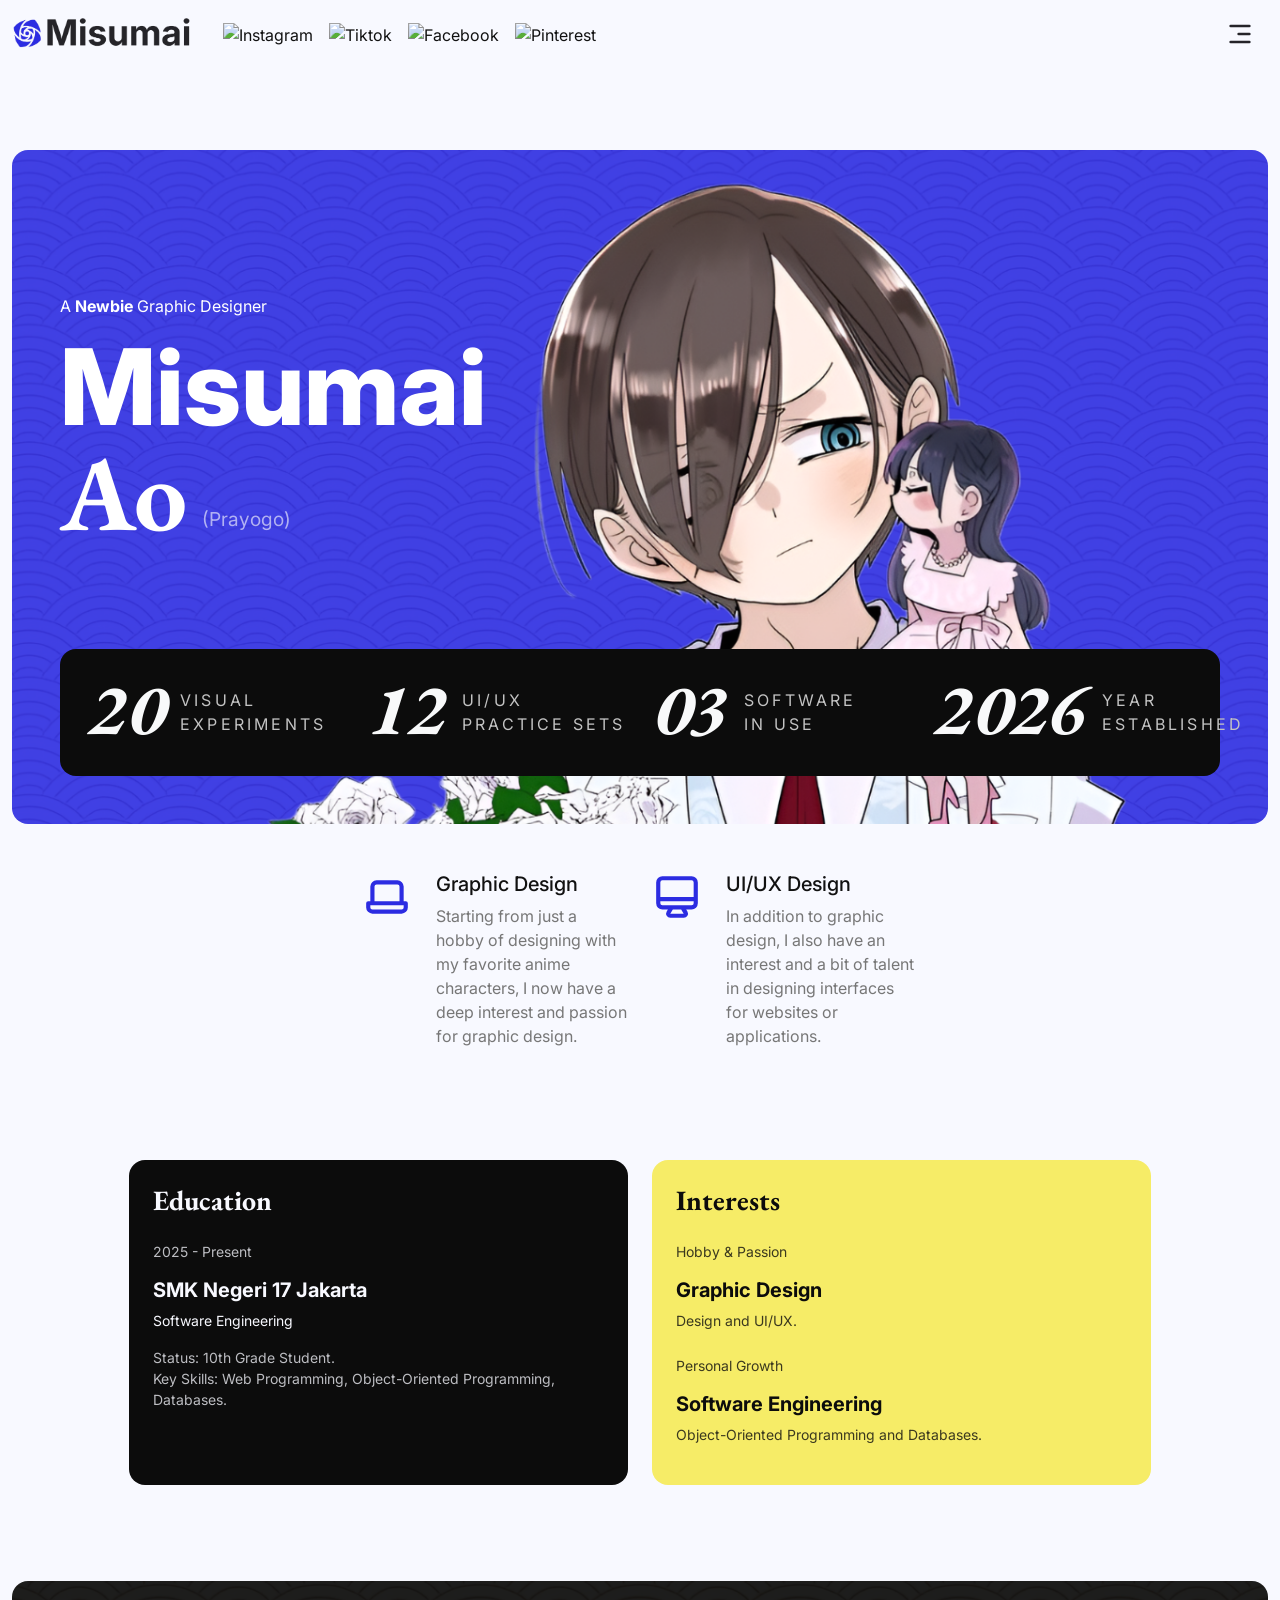
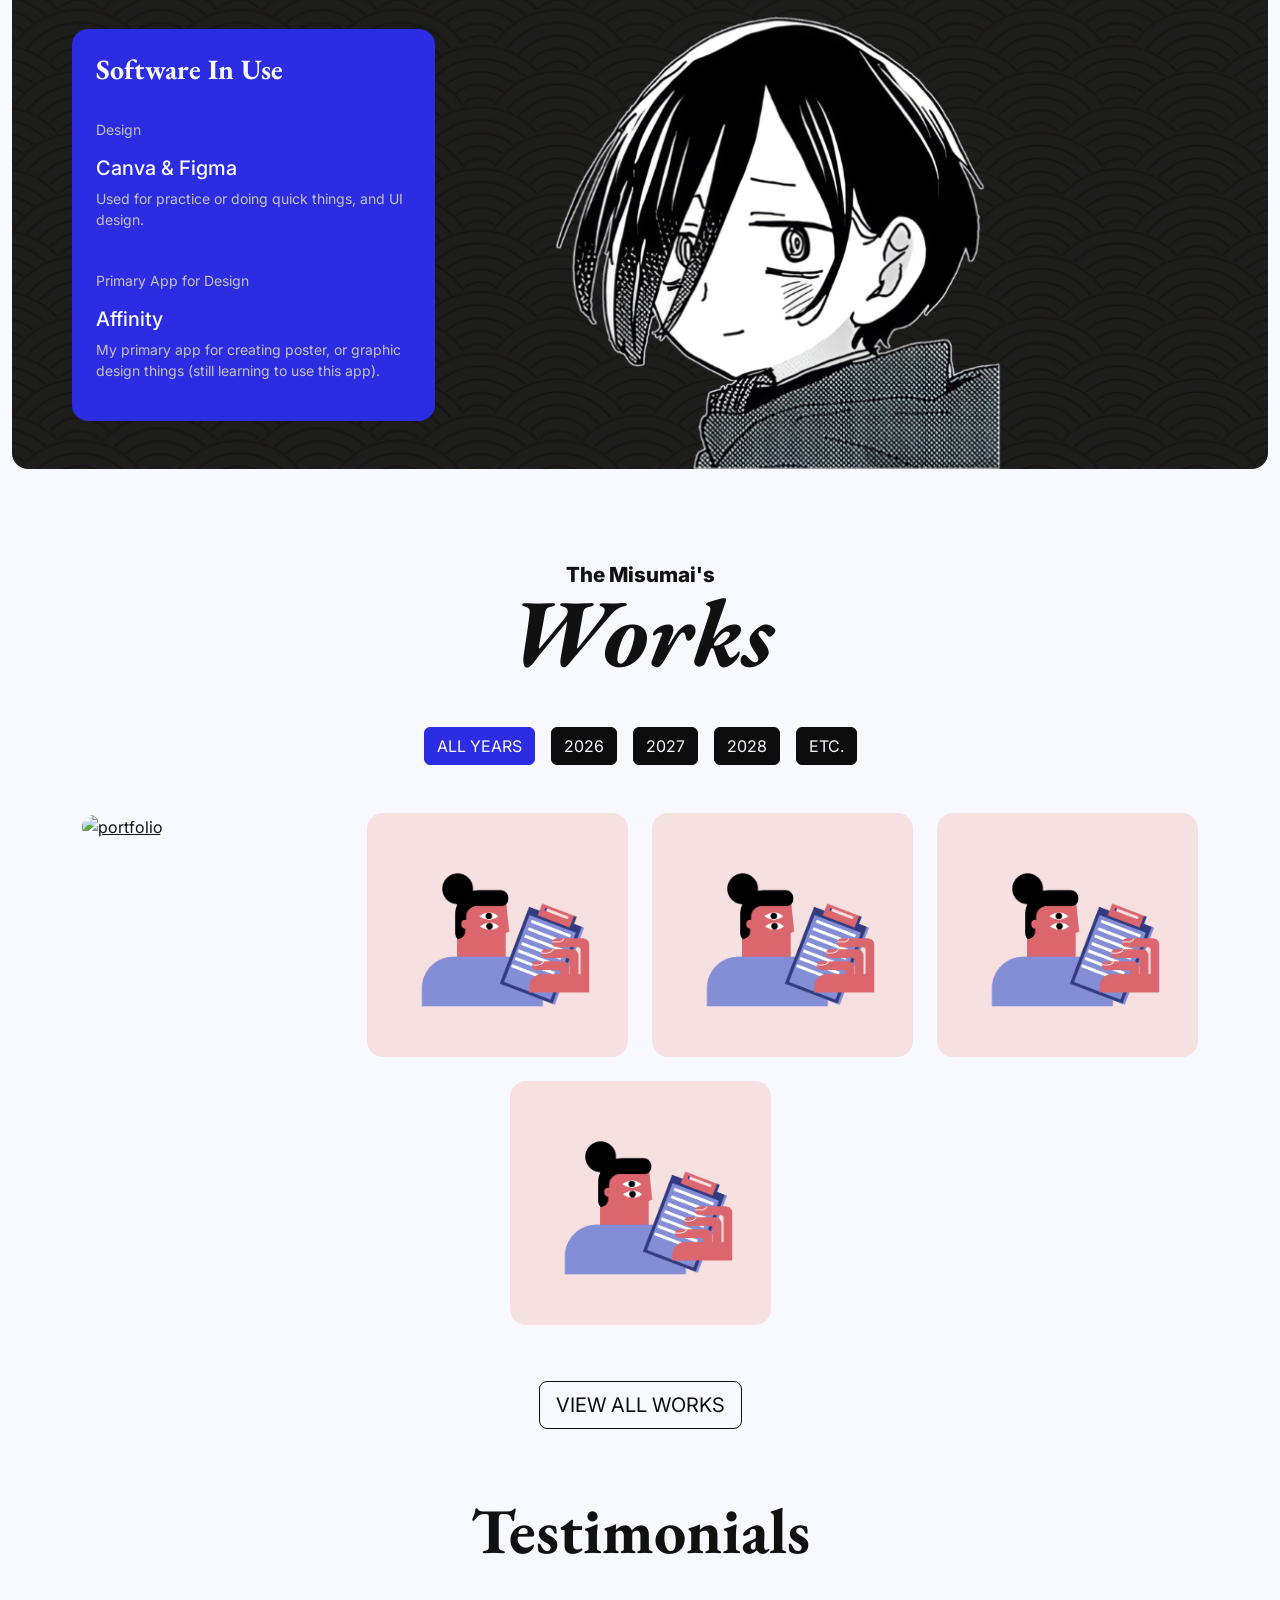
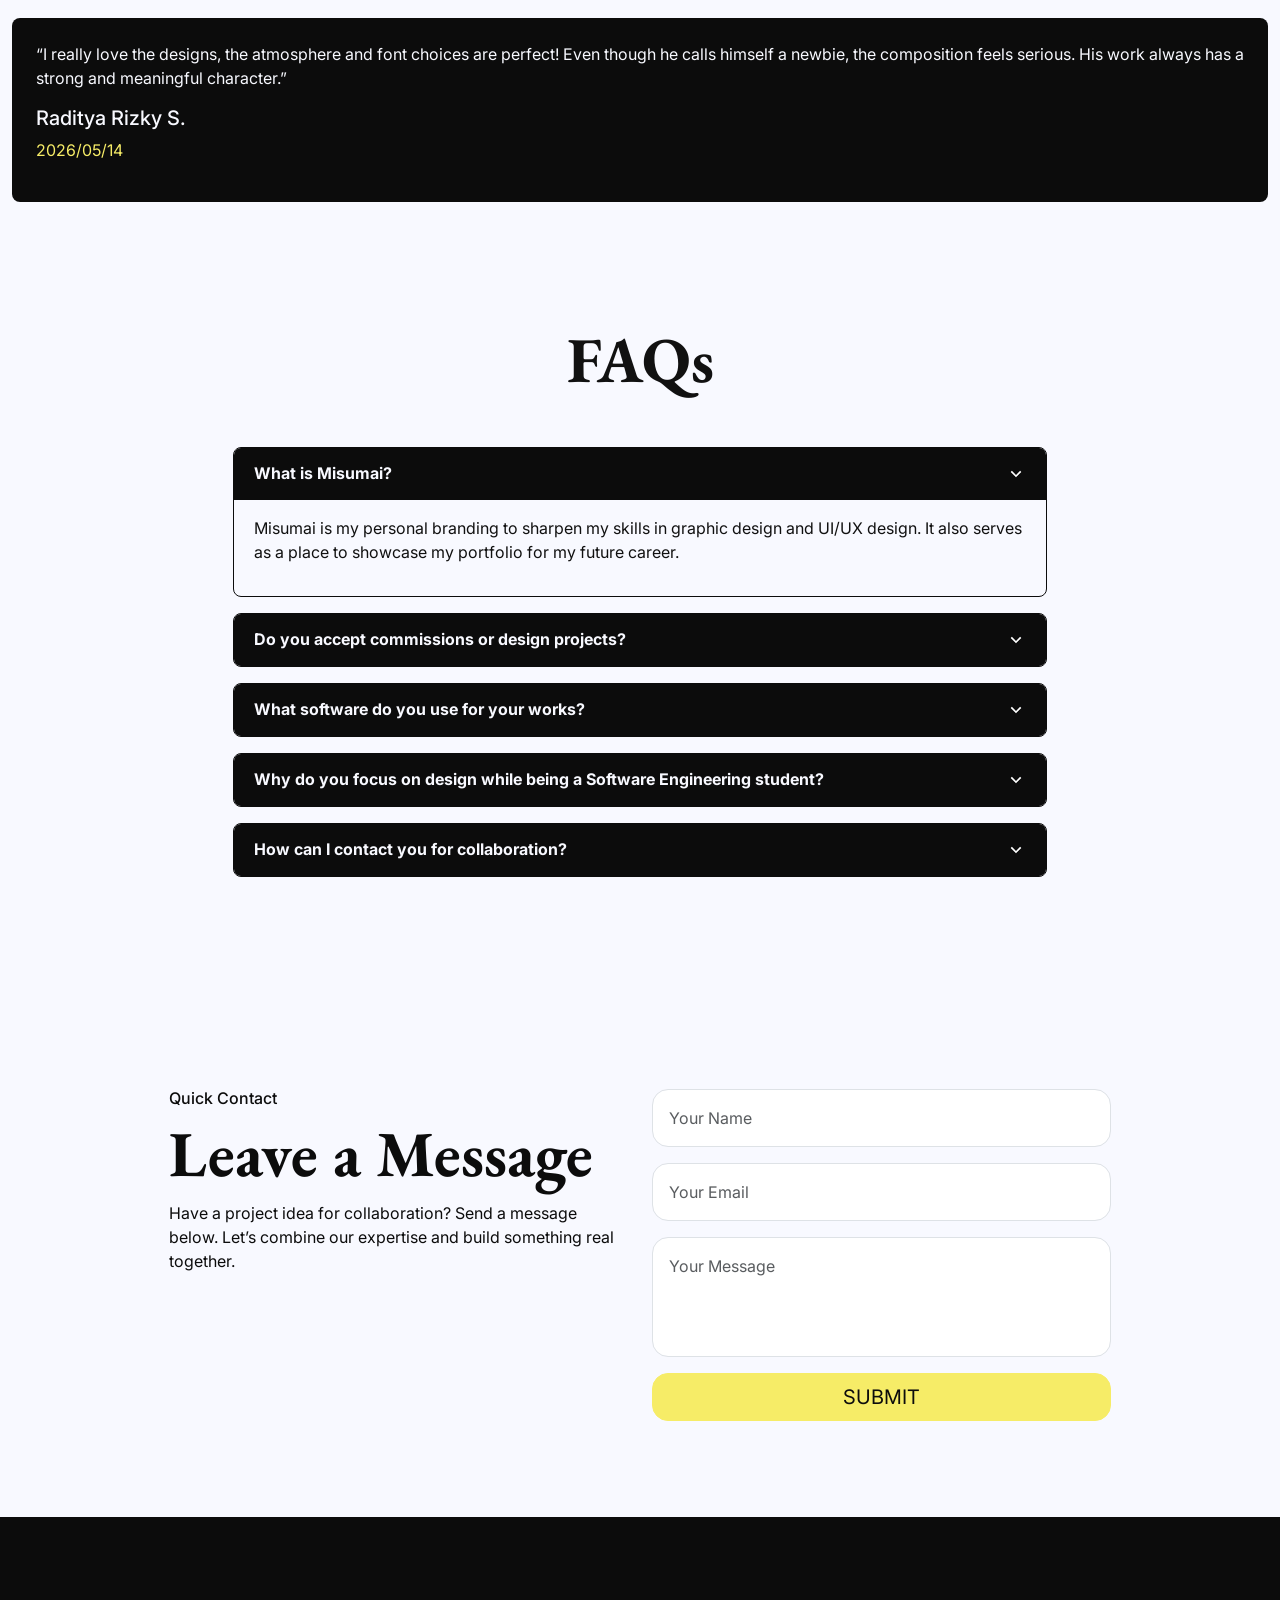
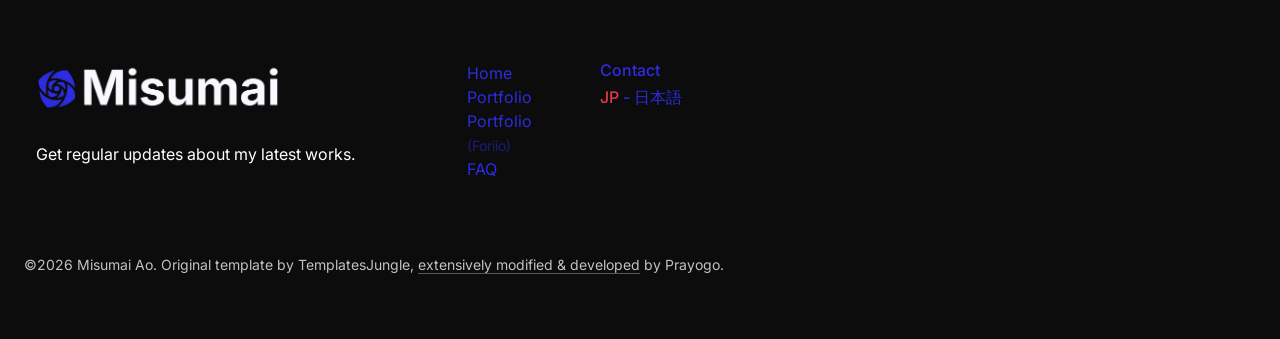
==== commit bc9c1f65: "Add files via upload" ====
--- a/index.html
+++ b/index.html
@@ -70,8 +70,7 @@
                 alt="Tiktok" width="24" height="24">
             </a>
             <a href="https://www.facebook.com/" target="_blank" class="text-decoration-none">
-              <img
-                src="https://images.icon-icons.com/1129/PNG/512/facebookblacksocialbuttoncircle_79771.png"
+              <img src="https://images.icon-icons.com/1129/PNG/512/facebookblacksocialbuttoncircle_79771.png"
                 alt="Facebook" width="24" height="24">
             </a>
             <a href="https://www.pinterest.com/" target="_blank" class="text-decoration-none">
@@ -103,8 +102,7 @@
                 <a class="nav-link text-uppercase ls-4 bluetext" href="#portfolio">Portfolio</a>
               </li>
               <li class="nav-item">
-                <a class="nav-link text-uppercase ls-4 bluetext" href="https://fori.io/misumaiao"
-                  target="_blank">
+                <a class="nav-link text-uppercase ls-4 bluetext" href="https://fori.io/misumaiao" target="_blank">
                   Portfolio <small class="opacity-50">(Foriio)</small>
                 </a>
               </li>
@@ -208,8 +206,8 @@
                 Graphic Design
               </h5>
               <p class="postf">
-                An newbie designer exploring the world of "visual storytelling", currently focusing on mastering color
-                grading and layouts.
+                Starting from just a hobby of designing with my favorite anime characters, I now have a deep interest
+                and passion for graphic design.
               </p>
             </div>
           </div>
@@ -226,8 +224,8 @@
                 UI/UX Design
               </h5>
               <p class="postf">
-                A software engineering student learning to build simple, user-friendly interfaces by combining basic
-                design principles.
+                In addition to graphic design, I also have an interest and a bit of talent in designing interfaces for
+                websites or applications.
               </p>
             </div>
           </div>
@@ -238,60 +236,37 @@
 
   <section class="py-5">
     <div class="container">
-      <div class="row g-4">
-
-        <div class="col-lg-4">
+      <div class="row g-4 justify-content-center">
+
+        <div class="col-lg-5">
           <div class="h-100 p-4 rounded-4 box-education">
             <h3 class="mb-4 ls-2">Education</h3>
             <div class="mb-4">
-              <p class="small opacity-75">2022 - 2025</p>
-              <h5 class="fw-bold">SMP Negeri 32 Jakarta</h5>
-              <p class="small opacity-75">Strong Interest in Technology and Graphic Design</p>
-            </div>
-            <div class="mb-2">
               <p class="small opacity-75">2025 - Present</p>
               <h5 class="fw-bold">SMK Negeri 17 Jakarta</h5>
-              <p class="small opacity-75">Software Engineering</p>
-            </div>
-          </div>
-        </div>
-
-        <div class="col-lg-4">
+              <p class="small opacity-100">Software Engineering</p>
+              <p class="small opacity-75">Status: 10th Grade Student. <br> Key Skills: Web Programming, Object-Oriented
+                Programming, Databases.</p>
+            </div>
+          </div>
+        </div>
+
+        <div class="col-lg-5">
           <div class="h-100 p-4 rounded-4 box-interests">
             <h3 class="mb-4 ls-2">Interests</h3>
             <div class="mb-4">
-              <p class="small text-muted">Passion</p>
+              <p class="small text-muted">Hobby & Passion</p>
               <h5 class="fw-bold">Graphic Design</h5>
-              <p class="small text-muted">Design, Typography, and UI/UX</p>
+              <p class="small text-muted">Design and UI/UX.</p>
             </div>
             <div class="mb-2">
               <p class="small text-muted">Personal Growth</p>
               <h5 class="fw-bold">Software Engineering</h5>
-              <p class="small text-muted">Logical Thinking and Problem Solving</p>
-            </div>
-          </div>
-        </div>
-
-        <div class="col-lg-4">
-          <div class="h-100 p-4 rounded-4 box-experiences">
-            <h3 class="mb-4 ls-2">Milestones</h3>
-            <div class="mb-4">
-              <p class="small opacity-75">Visual Exploration</p>
-              <h5 class="fw-bold">Finding a Personal Design Style</h5>
-              <p class="small opacity-75">Developing a unique aesthetic for Misumai.</p>
-            </div>
-            <div class="mb-4">
-              <p class="small opacity-75">Layout Study</p>
-              <h5 class="fw-bold">Learning Web & Graphic Layouts</h5>
-              <p class="small opacity-75">Understanding visual hierarchy and space.</p>
-            </div>
-            <div class="mb-2">
-              <p class="small opacity-75">Post-Processing</p>
-              <h5 class="fw-bold">Mastering Color Grading</h5>
-              <p class="small opacity-75">Exploring mood and tones using Adobe Lightroom.</p>
-            </div>
-          </div>
-        </div>
+              <p class="small text-muted">Object-Oriented Programming and Databases.</p>
+            </div>
+          </div>
+        </div>
+
       </div>
     </div>
   </section>
@@ -306,10 +281,10 @@
               <h3 class="ls-2">Software In Use</h3>
 
               <div class="py-4">
-                <p class="text-light-emphasis small">Design & Prototyping</p>
+                <p class="text-light-emphasis small">Design</p>
                 <h5>Canva & Figma</h5>
                 <p class="text-light-emphasis small">
-                  Used for practice or doing quick things, and UI prototypes design
+                  Used for practice or doing quick things, and UI design.
                 </p>
               </div>
 
@@ -317,7 +292,7 @@
                 <p class="text-light-emphasis small">Primary App for Design</p>
                 <h5>Affinity</h5>
                 <p class="text-light-emphasis small">
-                  My primary app for creating poster, or graphic design things (still learning to use this app)
+                  My primary app for creating poster, or graphic design things (still learning to use this app).
                 </p>
               </div>
             </div>
@@ -439,34 +414,38 @@
           <div class="testimonial-card rounded-3 py-4 px-4 swiper-slide">
             <div class="text-start">
               <p>
-                “Absolutely love the color palette choices, the vibe is spot on! Even though he calls himself a newbie, the visual composition is serious stuff. It has such a strong character.”
+                “I really love the designs, the atmosphere and font choices are perfect! Even though he calls himself a
+                newbie, the composition feels serious. His work always has a strong and meaningful character.”
               </p>
               <h5>
                 Raditya Rizky S.
               </h5>
               <p class="postd">
-                2025/03/01
+                2026/05/14
               </p>
             </div>
           </div>
           <div class="testimonial-card rounded-3 py-4 px-4 swiper-slide">
             <div class="text-start">
               <p>
-                “I'm impressed with how he captures the concepts I have in mind. Even with abstract references, he translates them into visuals while keeping his own unique touch.”
+                “So satisfied with the result! The design has a modern aesthetic and is very proportional. Despite the
+                fast process, he pays great attention to small details that make his work feel premium and unique!”
               </p>
               <h5>
                 Satria Lintang W.I
               </h5>
               <p class="postd">
-                2025/01/20
+                2026/05/14
               </p>
             </div>
           </div>
           <div class="testimonial-card  rounded-3 py-4 px-4 swiper-slide">
             <div class="text-start">
               <p>
-                “The layouts are so cool and easy on the eyes. I love how every element is placed, it feels amazing and doesn't feel cluttered at all.”
-              </p>
+                “The layouts are so cool and easy on the eyes. I love how every element is placed, it feels amazing and
+                doesn't feel cluttered at all.”
+              </p>
+              <br>
               <br>
               <h5>
                 Ahmad Lucky A.
@@ -479,26 +458,30 @@
           <div class="testimonial-card bg-black rounded-3 py-4 px-4 swiper-slide">
             <div class="text-start">
               <p>
-                “It’s amazing to see the growth in every new piece he releases. You can tell he’s not afraid to explore new styles and step out of his comfort zone to try something different.”
-              </p>
+                “It’s amazing to see the growth in every new piece he releases. You can tell he’s not afraid to explore
+                new styles and step out of his comfort zone to try something different.”
+              </p>
+              <br>
               <h5>
                 Leonard D.
               </h5>
               <p class="postd">
-                2026/05/12
+                2026/05/15
               </p>
             </div>
           </div>
           <div class="testimonial-card bg-black rounded-3 py-4 px-4 swiper-slide">
             <div class="text-start">
               <p>
-                “The quality of work is unquestionable. The blend of creative design and technical understanding really makes the final results stand out from the crowd.”
-              </p>
+                “The quality of work is unquestionable. The blend of creative design and technical understanding really
+                makes the final results stand out from the crowd.”
+              </p>
+              <br>
               <h5>
                 M. Fathan H.
               </h5>
               <p class="postd">
-                2026/05/12
+                2026/05/15
               </p>
             </div>
           </div>
@@ -529,8 +512,8 @@
               </h5>
               <div id="collapseOne" class="accordion-collapse collapse show" data-bs-parent="#accordion-flush"" >
                                 <div class=" accordion-body">
-                <p>Misumai is my "personal playground" for visual exploration. It represents my journey in learning
-                  graphic design and UI/UX.</p>
+                <p>Misumai is my personal branding to sharpen my skills in graphic design and UI/UX design. It also
+                  serves as a place to showcase my portfolio for my future career.</p>
               </div>
             </div>
           </div>
@@ -539,13 +522,13 @@
               <button class="accordion-button collapsed" style="font-weight:bold;" type="button"
                 data-bs-toggle="collapse" data-bs-target="#collapseTwo" aria-expanded="false"
                 aria-controls="collapseTwo">
-                Are you taking commissions or design projects?
+                Do you accept commissions or design projects?
               </button>
             </h5>
             <div id="collapseTwo" class="accordion-collapse collapse" data-bs-parent="#accordion-flush">
               <div class="accordion-body">
-                <p>Not at the moment. As I am still in the early stages of my learning journey, I believe it's best to
-                  focus on refining my skills and quality first before taking on professional responsibilities.</p>
+                <p>Not for now. Since I am still a newbie, I believe it is better to focus on improving my skills and
+                  quality first before taking on any commissions or design projects.</p>
               </div>
             </div>
           </div>
@@ -559,8 +542,8 @@
             </h5>
             <div id="collapseThree" class="accordion-collapse collapse" data-bs-parent="#accordion-flush">
               <div class="accordion-body">
-                <p>My go-to tools are Figma for UI/UX, Canva for quick assets, and Affinity Designer for complex design
-                  work.</p>
+                <p>I use Canva for quick designs like school assignments, Figma for UI/UX design, and Affinity for more
+                  complex design works.</p>
               </div>
             </div>
           </div>
@@ -569,14 +552,14 @@
               <button class="accordion-button collapsed" style="font-weight:bold;" type="button"
                 data-bs-toggle="collapse" data-bs-target="#collapseFour" aria-expanded="false"
                 aria-controls="collapseFour">
-                Why focus on Design while majoring in Software Engineering?
+                Why do you focus on design while being a Software Engineering student?
               </button>
             </h5>
             <div id="collapseFour" class="accordion-collapse collapse" data-bs-parent="#accordion-flush">
               <div class="accordion-body">
-                <p>I believe code without design is rigid, and design without code is just a static image. As an
-                  Software Engineering student, understanding UI/UX helps me build applications that are not only
-                  functional but also intuitive to use.</p>
+                <p>I believe that code without design is "stiff," and design without code is just a picture. As a
+                  Software Engineering student, understanding design, especially UI/UX helps me build websites or
+                  applications that are not only functional but also pleasant to use.</p>
               </div>
             </div>
           </div>
@@ -590,8 +573,8 @@
             </h5>
             <div id="collapseFive" class="accordion-collapse collapse" data-bs-parent="#accordion-flush">
               <div class="accordion-body">
-                <p>You can reach out via email or Instagram DM. I am highly interested in collaborative projects where
-                  we can combine our skills to create a real, tangible piece of work together.</p>
+                <p>You can contact me through the "Leave a Message" or "Contact" section or via Instagram DM. I am very interested in
+                  collaboration projects where we can combine our skills to create something real together.</p>
               </div>
             </div>
           </div>
@@ -609,8 +592,7 @@
             <h6>Quick Contact</h6>
             <h2 class="display-3">Leave a Message</h2>
             <p>
-              Got a creative spark or a collaborative project in mind? Drop a message below. Let's combine our skills
-              and build something tangible together.
+              Have a project idea for collaboration? Send a message below. Let’s combine our expertise and build something real together.
             </p>
           </div>
 
@@ -646,8 +628,7 @@
           <div class="info-box">
             <img src="images/misumailogo2.png" class="img-fluid" id="logofooter">
             <p class="py-4">
-              Stay in the loop. Get occasional updates on my latest visual works, creative experiments, and design
-              explorations.
+              Get regular updates about my latest works.
             </p>
           </div>
         </div>
